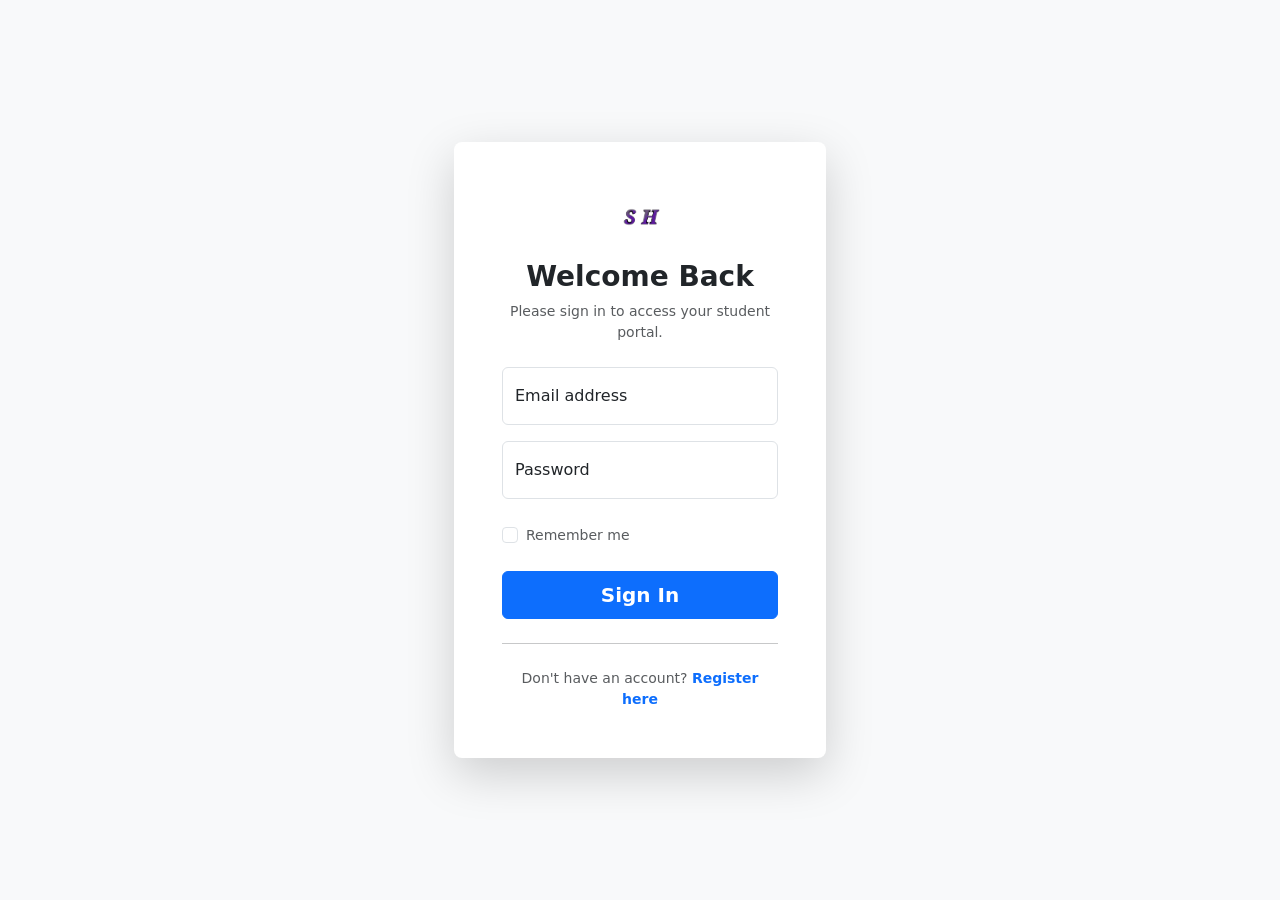
==== courses.html @ 72551083 "Add files via upload" ====
<!doctype html>
<html lang="en">
  <head>
    <meta charset="utf-8">
    <meta name="viewport" content="width=device-width, initial-scale=1">
    
    <script>
      if (localStorage.getItem("isLoggedIn") !== "true") {
        alert("Hold up! You must sign in to view the Course Registration page.");
        window.location.href = "signin.html"; 
      }
    </script>
    
    <link href="https://cdn.jsdelivr.net/npm/bootstrap@5.0.2/dist/css/bootstrap.min.css" rel="stylesheet" integrity="sha384-EVSTQN3/azprG1Anm3QDgpJLIm9Nao0Yz1ztcQTwFspd3yD65VohhpuuCOmLASjC" crossorigin="anonymous">

    <title>Course Registration - Student Hub</title>
  </head>
  <body class="bg-light">

    <nav class="navbar navbar-light bg-white shadow-sm"> 
      <div class="container-fluid">
        
        <a class="navbar-brand d-inline-flex align-items-center" href="index.html">
          <img src="Image/SG.svg" alt="Logo" width="35" height="38" class="me-2">
          <span class="fw-bold">Student Hub</span>
        </a>
        
        <div class="d-flex align-items-center ms-auto">
          <button class="btn btn-danger px-3 me-2 fw-bold" onclick="logout()" style="background-color: #dc2626; border-color: #dc2626;">
            Sign Out
          </button>
          
          <button class="navbar-toggler" type="button" data-bs-toggle="collapse" data-bs-target="#navbarNav" aria-controls="navbarNav" aria-expanded="false" aria-label="Toggle navigation">
            <span class="navbar-toggler-icon"></span>
          </button>
        </div>
        
        <div class="collapse navbar-collapse" id="navbarNav">
          <ul class="navbar-nav ms-auto pt-2 pb-2"> 
            <li class="nav-item"><a class="nav-link" href="dashboard.html">Dashboard</a></li>
            <li class="nav-item"><a class="nav-link active" aria-current="page" href="courses.html">Courses</a></li>
            <li class="nav-item"><a class="nav-link" href="assignment.html">Task Matrix</a></li>
            <li class="nav-item"><a class="nav-link" href="submissions.html">Submissions</a></li>
            <li class="nav-item"><a class="nav-link" href="timetable.html">Timetable</a></li>
            <li class="nav-item"><a class="nav-link" href="profile.html">Profile</a></li>
          </ul>
        </div>

      </div>
    </nav>

    <div class="container mt-5">
      <h2 class="fw-bold mb-4">Course Registration - Fall 2026</h2>
      
      <div class="row">
        <div class="col-lg-8">
          <div class="row">
            
            <div class="col-md-6 mb-4">
              <div class="card h-100 border-0 shadow-sm">
                <div class="card-body">
                  <span class="badge bg-primary mb-2" style="background-color: #8b5cf6 !important;">CS101</span>
                  <h5 class="card-title fw-bold">Intro to Computer Science</h5>
                  <p class="card-text text-muted small">Learn the fundamentals of programming using Python and basic algorithms.</p>
                  <p class="mb-3 fw-bold">3 Credits</p>
                  <button id="btn-CS101" class="btn btn-outline-secondary w-100" onclick="addCourse('CS101', 'Intro to Computer Science', 3, this)">Add to Schedule</button>
                </div>
              </div>
            </div>

            <div class="col-md-6 mb-4">
              <div class="card h-100 border-0 shadow-sm">
                <div class="card-body">
                  <span class="badge bg-primary mb-2" style="background-color: #8b5cf6 !important;">IMS564</span>
                  <h5 class="card-title fw-bold">Intro to User Interface/User Experience</h5>
                  <p class="card-text text-muted small">Learn the fundamentals of designing and developing user-friendly interfaces.</p>
                  <p class="mb-3 fw-bold">3 Credits</p>
                  <button id="btn-IMS564" class="btn btn-outline-secondary w-100" onclick="addCourse('IMS564', 'Intro to User Interface/User Experience', 3, this)">Add to Schedule</button>
                </div>
              </div>
            </div>

            <div class="col-md-6 mb-4">
              <div class="card h-100 border-0 shadow-sm">
                <div class="card-body">
                  <span class="badge bg-primary mb-2" style="background-color: #8b5cf6 !important;">MAT201</span>
                  <h5 class="card-title fw-bold">Calculus I</h5>
                  <p class="card-text text-muted small">Limits, derivatives, and integrals. Required for all engineering majors.</p>
                  <p class="mb-3 fw-bold">4 Credits</p>
                  <button id="btn-MAT201" class="btn btn-outline-secondary w-100" onclick="addCourse('MAT201', 'Calculus I', 4, this)">Add to Schedule</button>
                </div>
              </div>
            </div>

            <div class="col-md-6 mb-4">
              <div class="card h-100 border-0 shadow-sm">
                <div class="card-body">
                  <span class="badge bg-primary mb-2" style="background-color: #8b5cf6 !important;">ENG105</span>
                  <h5 class="card-title fw-bold">Academic Writing</h5>
                  <p class="card-text text-muted small">Develop essential college-level research and essay writing skills.</p>
                  <p class="mb-3 fw-bold">3 Credits</p>
                  <button id="btn-ENG105" class="btn btn-outline-secondary w-100" onclick="addCourse('ENG105', 'Academic Writing', 3, this)">Add to Schedule</button>
                </div>
              </div>
            </div>

            <div class="col-md-6 mb-4">
              <div class="card h-100 border-0 shadow-sm">
                <div class="card-body">
                  <span class="badge bg-primary mb-2" style="background-color: #8b5cf6 !important;">CTU554</span>
                  <h5 class="card-title fw-bold">Civilization and ethics</h5>
                  <p class="card-text text-muted small">a UiTM course focusing on the appreciation of ethics and civilization within a Malaysian context. </p>
                  <p class="mb-3 fw-bold">3 Credits</p>
                  <button id="btn-CTU554" class="btn btn-outline-secondary w-100" onclick="addCourse('CTU554', 'Civilization and ethics', 3, this)">Add to Schedule</button>
                </div>
              </div>
            </div>

          </div>
        </div>

        <div class="col-lg-4">
          <div class="card border-0 shadow-sm sticky-top" style="top: 20px;">
            <div class="card-header bg-white fw-bold py-3">
              Your Schedule
            </div>
            <div class="card-body">
              <ul id="selectedCoursesList" class="list-group list-group-flush mb-3">
                <li class="list-group-item text-muted text-center" id="emptyState">No courses selected yet.</li>
              </ul>
              <hr>
              <div class="d-flex justify-content-between fw-bold mb-4">
                <span>Total Credits:</span>
                <span id="totalCredits">0</span>
              </div>
              <button class="btn btn-primary w-100 fw-bold" style="background-color: #8b5cf6; border-color: #8b5cf6;" onclick="submitRegistration()">Confirm Registration</button>
            </div>
          </div>
        </div>

      </div>
    </div> 

    <script src="https://cdn.jsdelivr.net/npm/bootstrap@5.0.2/dist/js/bootstrap.bundle.min.js" integrity="sha384-MrcW6ZMFYlzcLA8Nl+NtUVF0sA7MsXsP1UyJoMp4YLEuNSfAP+JcXn/tWtIaxVXM" crossorigin="anonymous"></script>
    
    <script src="js/script.js"></script>
  </body>
</html>
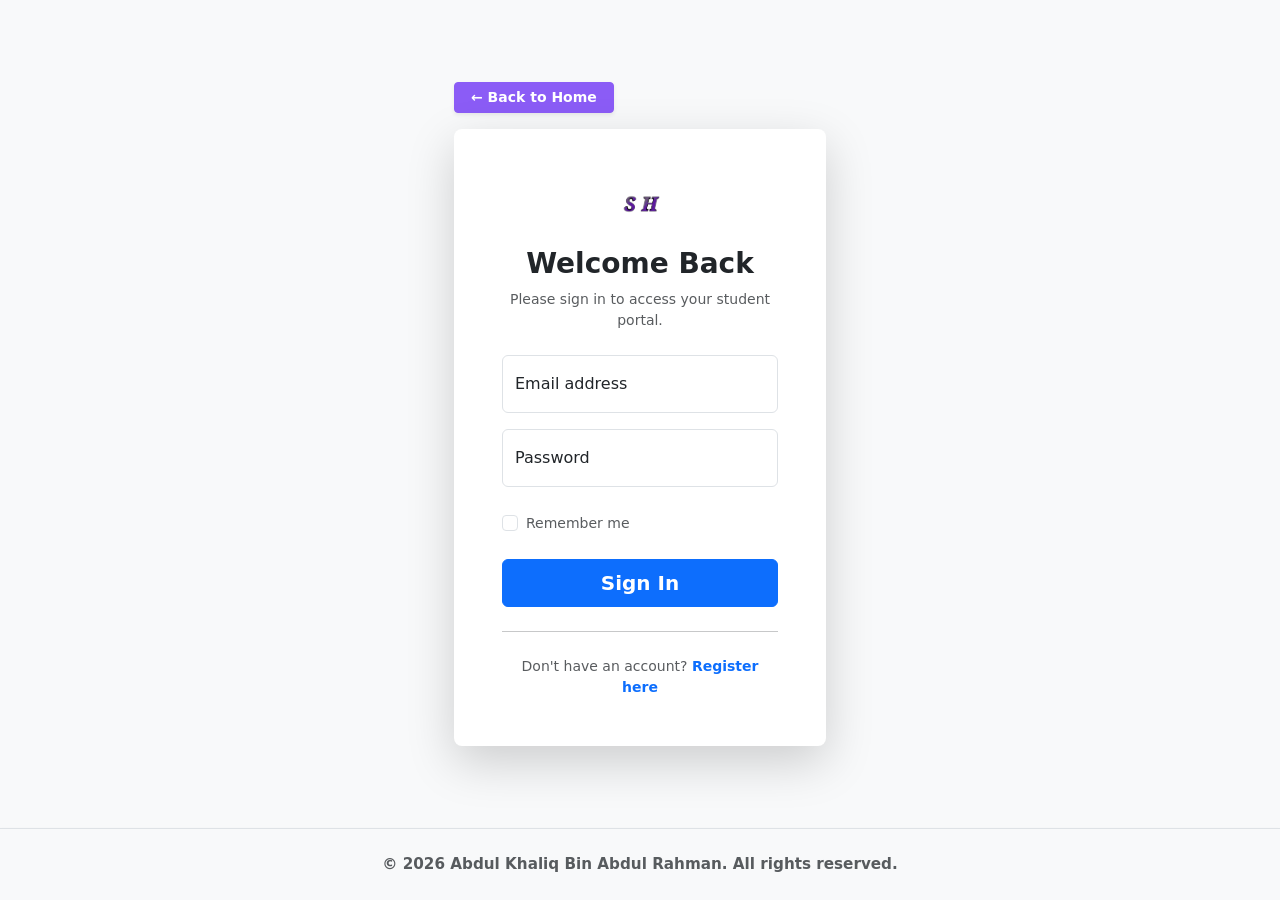
==== commit b10ca099: "Add files via upload" ====
--- a/courses.html
+++ b/courses.html
@@ -3,6 +3,12 @@
   <head>
     <meta charset="utf-8">
     <meta name="viewport" content="width=device-width, initial-scale=1">
+    
+    <!-- Link to your external stylesheet first, then Bootstrap -->
+    <link rel="stylesheet" href="css/style.css">
+    <link href="https://cdn.jsdelivr.net/npm/bootstrap@5.0.2/dist/css/bootstrap.min.css" rel="stylesheet" integrity="sha384-EVSTQN3/azprG1Anm3QDgpJLIm9Nao0Yz1ztcQTwFspd3yD65VohhpuuCOmLASjC" crossorigin="anonymous">
+
+    <title>Course Registration - Student Hub</title>
     
     <script>
       if (localStorage.getItem("isLoggedIn") !== "true") {
@@ -10,108 +16,176 @@
         window.location.href = "signin.html"; 
       }
     </script>
-    
-    <link href="https://cdn.jsdelivr.net/npm/bootstrap@5.0.2/dist/css/bootstrap.min.css" rel="stylesheet" integrity="sha384-EVSTQN3/azprG1Anm3QDgpJLIm9Nao0Yz1ztcQTwFspd3yD65VohhpuuCOmLASjC" crossorigin="anonymous">
-
-    <title>Course Registration - Student Hub</title>
   </head>
   <body class="bg-light">
 
-    <nav class="navbar navbar-light bg-white shadow-sm"> 
-      <div class="container-fluid">
-        
+    <!-- NAVBAR -->
+    <nav class="navbar navbar-expand-lg navbar-light bg-white shadow-sm py-2"> 
+      <div class="container">
         <a class="navbar-brand d-inline-flex align-items-center" href="index.html">
           <img src="Image/SG.svg" alt="Logo" width="35" height="38" class="me-2">
-          <span class="fw-bold">Student Hub</span>
+          <span class="fw-bold fs-5 tracking-tight">Student <span class="theme-accent-text">Hub</span></span>
         </a>
-        
-        <div class="d-flex align-items-center ms-auto">
-          <button class="btn btn-danger px-3 me-2 fw-bold" onclick="logout()" style="background-color: #dc2626; border-color: #dc2626;">
-            Sign Out
-          </button>
-          
-          <button class="navbar-toggler" type="button" data-bs-toggle="collapse" data-bs-target="#navbarNav" aria-controls="navbarNav" aria-expanded="false" aria-label="Toggle navigation">
+        <div class="d-flex align-items-center order-lg-last ms-2">
+          <button class="btn btn-danger btn-sm px-3 fw-bold rounded-pill shadow-sm" onclick="logout()" style="background-color: #dc2626; border-color: #dc2626;">Sign Out</button>
+          <button class="navbar-toggler ms-2 border-0" type="button" data-bs-toggle="collapse" data-bs-target="#navbarNav" aria-controls="navbarNav" aria-expanded="false">
             <span class="navbar-toggler-icon"></span>
           </button>
         </div>
+        <div class="collapse navbar-collapse" id="navbarNav">
+          <ul class="navbar-nav ms-auto fw-medium gap-1"> 
+            <li class="nav-item"><a class="nav-link px-3" href="dashboard.html">Dashboard</a></li>
+            <li class="nav-item"><a class="nav-link px-3 active theme-accent-text fw-bold" aria-current="page" href="courses.html">Courses</a></li>
+            
+            <!-- ASSIGNMENT DROPDOWN -->
+            <li class="nav-item dropdown">
+              <a class="nav-link px-3 dropdown-toggle text-secondary fw-bold" href="#" id="assignmentDropdown" role="button" data-bs-toggle="dropdown" aria-expanded="false">
+                Assignment
+              </a>
+              <ul class="dropdown-menu shadow-sm border-0 mt-2" aria-labelledby="assignmentDropdown">
+                <li><a class="dropdown-item py-2" href="taskmatrix.html">Task Matrix</a></li>
+                <li><a class="dropdown-item py-2" href="submissions.html">Submissions</a></li>
+              </ul>
+            </li>
+            <li class="nav-item"><a class="nav-link px-3" href="Attendance.html">Attendance</a></li>
+            <li class="nav-item"><a class="nav-link px-3" href="timetable.html">Timetable</a></li>
+            <li class="nav-item"><a class="nav-link px-3" href="profile.html">Profile</a></li>
+          </ul>
+        </div>
+      </div>
+    </nav>
+
+    <!-- MAIN BODY CONTAINER -->
+    <div class="container my-5">
+      
+      <!-- HEADER CAPTION -->
+      <div class="row mb-4">
+        <div class="col">
+          <div class="d-flex align-items-center gap-2 mb-1">
+            <span class="badge rounded-pill px-3 py-2 text-white theme-accent-bg shadow-sm">Registration Window Open</span>
+          </div>
+          <h2 class="fw-bold text-dark m-0 display-6">Course Registration</h2>
+          <p class="text-secondary">Select your preferred academic tracks for the Fall 2026 term and build your weekly schedule.</p>
+        </div>
+      </div>
+      
+      <div class="row g-4">
         
-        <div class="collapse navbar-collapse" id="navbarNav">
-          <ul class="navbar-nav ms-auto pt-2 pb-2"> 
-            <li class="nav-item"><a class="nav-link" href="dashboard.html">Dashboard</a></li>
-            <li class="nav-item"><a class="nav-link active" aria-current="page" href="courses.html">Courses</a></li>
-            <li class="nav-item"><a class="nav-link" href="assignment.html">Task Matrix</a></li>
-            <li class="nav-item"><a class="nav-link" href="submissions.html">Submissions</a></li>
-            <li class="nav-item"><a class="nav-link" href="timetable.html">Timetable</a></li>
-            <li class="nav-item"><a class="nav-link" href="profile.html">Profile</a></li>
-          </ul>
-        </div>
-
-      </div>
-    </nav>
-
-    <div class="container mt-5">
-      <h2 class="fw-bold mb-4">Course Registration - Fall 2026</h2>
-      
-      <div class="row">
+        <!-- LEFT REGION: AVAILABLE COURSE CATALOG -->
         <div class="col-lg-8">
-          <div class="row">
+          <div class="row g-4">
             
-            <div class="col-md-6 mb-4">
-              <div class="card h-100 border-0 shadow-sm">
-                <div class="card-body">
-                  <span class="badge bg-primary mb-2" style="background-color: #8b5cf6 !important;">CS101</span>
-                  <h5 class="card-title fw-bold">Intro to Computer Science</h5>
-                  <p class="card-text text-muted small">Learn the fundamentals of programming using Python and basic algorithms.</p>
-                  <p class="mb-3 fw-bold">3 Credits</p>
-                  <button id="btn-CS101" class="btn btn-outline-secondary w-100" onclick="addCourse('CS101', 'Intro to Computer Science', 3, this)">Add to Schedule</button>
-                </div>
-              </div>
-            </div>
-
-            <div class="col-md-6 mb-4">
-              <div class="card h-100 border-0 shadow-sm">
-                <div class="card-body">
-                  <span class="badge bg-primary mb-2" style="background-color: #8b5cf6 !important;">IMS564</span>
-                  <h5 class="card-title fw-bold">Intro to User Interface/User Experience</h5>
-                  <p class="card-text text-muted small">Learn the fundamentals of designing and developing user-friendly interfaces.</p>
-                  <p class="mb-3 fw-bold">3 Credits</p>
-                  <button id="btn-IMS564" class="btn btn-outline-secondary w-100" onclick="addCourse('IMS564', 'Intro to User Interface/User Experience', 3, this)">Add to Schedule</button>
-                </div>
-              </div>
-            </div>
-
-            <div class="col-md-6 mb-4">
-              <div class="card h-100 border-0 shadow-sm">
-                <div class="card-body">
-                  <span class="badge bg-primary mb-2" style="background-color: #8b5cf6 !important;">MAT201</span>
-                  <h5 class="card-title fw-bold">Calculus I</h5>
-                  <p class="card-text text-muted small">Limits, derivatives, and integrals. Required for all engineering majors.</p>
-                  <p class="mb-3 fw-bold">4 Credits</p>
-                  <button id="btn-MAT201" class="btn btn-outline-secondary w-100" onclick="addCourse('MAT201', 'Calculus I', 4, this)">Add to Schedule</button>
-                </div>
-              </div>
-            </div>
-
-            <div class="col-md-6 mb-4">
-              <div class="card h-100 border-0 shadow-sm">
-                <div class="card-body">
-                  <span class="badge bg-primary mb-2" style="background-color: #8b5cf6 !important;">ENG105</span>
-                  <h5 class="card-title fw-bold">Academic Writing</h5>
-                  <p class="card-text text-muted small">Develop essential college-level research and essay writing skills.</p>
-                  <p class="mb-3 fw-bold">3 Credits</p>
-                  <button id="btn-ENG105" class="btn btn-outline-secondary w-100" onclick="addCourse('ENG105', 'Academic Writing', 3, this)">Add to Schedule</button>
-                </div>
-              </div>
-            </div>
-
-            <div class="col-md-6 mb-4">
-              <div class="card h-100 border-0 shadow-sm">
-                <div class="card-body">
-                  <span class="badge bg-primary mb-2" style="background-color: #8b5cf6 !important;">CTU554</span>
-                  <h5 class="card-title fw-bold">Civilization and ethics</h5>
-                  <p class="card-text text-muted small">a UiTM course focusing on the appreciation of ethics and civilization within a Malaysian context. </p>
-                  <p class="mb-3 fw-bold">3 Credits</p>
-                  <button id="btn-CTU554" class="btn btn-outline-secondary w-100" onclick="addCourse('CTU554', 'Civilization and ethics', 3, this)">Add to Schedule</button>
+            <!-- COURSE CARD: CS101 -->
+            <div class="col-md-6">
+              <div class="card h-100 border-0 shadow-sm rounded-3 overflow-hidden">
+                <div class="card-body p-4 d-flex flex-column justify-content-between">
+                  <div>
+                    <span class="badge rounded-pill px-3 py-1.5 text-white theme-accent-bg mb-3 fw-bold">CS101</span>
+                    <h5 class="card-title fw-bold text-dark mb-2">Intro to Computer Science</h5>
+                    <p class="card-text text-secondary small mb-4">Learn the fundamentals of programming using Python and basic computational algorithms.</p>
+                  </div>
+                  <div>
+                    <div class="d-flex justify-content-between align-items-center mb-3">
+                      <span class="text-muted small">Academic Units</span>
+                      <span class="fw-bold text-dark">3 Credits</span>
+                    </div>
+                    <!-- Fixed text contrast with inline white color override -->
+                    <button id="btn-CS101" class="btn theme-accent-bg w-100 rounded-pill fw-bold btn-sm py-2 shadow-sm transition-all" style="color: #ffffff !important;" onclick="addCourse('CS101', 'Intro to Computer Science', 3, this)">
+                      Add to Schedule
+                    </button>
+                  </div>
+                </div>
+              </div>
+            </div>
+
+            <!-- COURSE CARD: IMS564 -->
+            <div class="col-md-6">
+              <div class="card h-100 border-0 shadow-sm rounded-3 overflow-hidden">
+                <div class="card-body p-4 d-flex flex-column justify-content-between">
+                  <div>
+                    <span class="badge rounded-pill px-3 py-1.5 text-white theme-accent-bg mb-3 fw-bold">IMS564</span>
+                    <h5 class="card-title fw-bold text-dark mb-2">Intro to UI/UX Design</h5>
+                    <p class="card-text text-secondary small mb-4">Learn the core user experience fundamentals of designing digital user-friendly interfaces.</p>
+                  </div>
+                  <div>
+                    <div class="d-flex justify-content-between align-items-center mb-3">
+                      <span class="text-muted small">Academic Units</span>
+                      <span class="fw-bold text-dark">3 Credits</span>
+                    </div>
+                    <!-- Fixed text contrast with inline white color override -->
+                    <button id="btn-IMS564" class="btn theme-accent-bg w-100 rounded-pill fw-bold btn-sm py-2 shadow-sm transition-all" style="color: #ffffff !important;" onclick="addCourse('IMS564', 'Intro to User Interface/User Experience', 3, this)">
+                      Add to Schedule
+                    </button>
+                  </div>
+                </div>
+              </div>
+            </div>
+
+            <!-- COURSE CARD: MAT201 -->
+            <div class="col-md-6">
+              <div class="card h-100 border-0 shadow-sm rounded-3 overflow-hidden">
+                <div class="card-body p-4 d-flex flex-column justify-content-between">
+                  <div>
+                    <span class="badge rounded-pill px-3 py-1.5 text-white theme-accent-bg mb-3 fw-bold">MAT201</span>
+                    <h5 class="card-title fw-bold text-dark mb-2">Calculus I</h5>
+                    <p class="card-text text-secondary small mb-4">Limits, derivatives, and integrals. Core foundational requirement for engineering majors.</p>
+                  </div>
+                  <div>
+                    <div class="d-flex justify-content-between align-items-center mb-3">
+                      <span class="text-muted small">Academic Units</span>
+                      <span class="fw-bold text-dark">4 Credits</span>
+                    </div>
+                    <!-- Fixed text contrast with inline white color override -->
+                    <button id="btn-MAT201" class="btn theme-accent-bg w-100 rounded-pill fw-bold btn-sm py-2 shadow-sm transition-all" style="color: #ffffff !important;" onclick="addCourse('MAT201', 'Calculus I', 4, this)">
+                      Add to Schedule
+                    </button>
+                  </div>
+                </div>
+              </div>
+            </div>
+
+            <!-- COURSE CARD: ENG105 -->
+            <div class="col-md-6">
+              <div class="card h-100 border-0 shadow-sm rounded-3 overflow-hidden">
+                <div class="card-body p-4 d-flex flex-column justify-content-between">
+                  <div>
+                    <span class="badge rounded-pill px-3 py-1.5 text-white theme-accent-bg mb-3 fw-bold">ENG105</span>
+                    <h5 class="card-title fw-bold text-dark mb-2">Academic Writing</h5>
+                    <p class="card-text text-secondary small mb-4">Develop critical college-level analysis, structural research workflows, and essay compilation.</p>
+                  </div>
+                  <div>
+                    <div class="d-flex justify-content-between align-items-center mb-3">
+                      <span class="text-muted small">Academic Units</span>
+                      <span class="fw-bold text-dark">3 Credits</span>
+                    </div>
+                    <!-- Fixed text contrast with inline white color override -->
+                    <button id="btn-ENG105" class="btn theme-accent-bg w-100 rounded-pill fw-bold btn-sm py-2 shadow-sm transition-all" style="color: #ffffff !important;" onclick="addCourse('ENG105', 'Academic Writing', 3, this)">
+                      Add to Schedule
+                    </button>
+                  </div>
+                </div>
+              </div>
+            </div>
+
+            <!-- COURSE CARD: CTU554 -->
+            <div class="col-md-6">
+              <div class="card h-100 border-0 shadow-sm rounded-3 overflow-hidden">
+                <div class="card-body p-4 d-flex flex-column justify-content-between">
+                  <div>
+                    <span class="badge rounded-pill px-3 py-1.5 text-white theme-accent-bg mb-3 fw-bold">CTU554</span>
+                    <h5 class="card-title fw-bold text-dark mb-2">Civilization and Ethics</h5>
+                    <p class="card-text text-secondary small mb-4">A course focusing on the deep appreciation of societal ethics and civilization structures.</p>
+                  </div>
+                  <div>
+                    <div class="d-flex justify-content-between align-items-center mb-3">
+                      <span class="text-muted small">Academic Units</span>
+                      <span class="fw-bold text-dark">3 Credits</span>
+                    </div>
+                    <!-- Fixed text contrast with inline white color override -->
+                    <button id="btn-CTU554" class="btn theme-accent-bg w-100 rounded-pill fw-bold btn-sm py-2 shadow-sm transition-all" style="color: #ffffff !important;" onclick="addCourse('CTU554', 'Civilization and ethics', 3, this)">
+                      Add to Schedule
+                    </button>
+                  </div>
                 </div>
               </div>
             </div>
@@ -119,30 +193,52 @@
           </div>
         </div>
 
+        <!-- RIGHT REGION: STICKY SCHEDULE PANEL -->
         <div class="col-lg-4">
-          <div class="card border-0 shadow-sm sticky-top" style="top: 20px;">
-            <div class="card-header bg-white fw-bold py-3">
-              Your Schedule
-            </div>
-            <div class="card-body">
+          <div class="card border-0 shadow-sm rounded-3 overflow-hidden sticky-top" style="top: 24px; z-index: 10;">
+            <div class="card-header bg-white border-bottom-0 pt-4 pb-2 px-4 d-flex align-items-center gap-2">
+              <div class="p-2 rounded bg-light text-primary">
+                <svg xmlns="http://www.w3.org/2000/svg" width="18" height="18" fill="currentColor" class="bi bi-calendar-check theme-accent-text" viewBox="0 0 16 16">
+                  <path d="M10.854 7.146a.5.5 0 0 1 0 .708l-3 3a.5.5 0 0 1-.708 0l-1.5-1.5a.5.5 0 1 1 .708-.708L7.5 9.793l2.646-2.647a.5.5 0 0 1 .708 0z"/>
+                  <path d="M3.5 0a.5.5 0 0 1 .5.5V1h8V.5a.5.5 0 0 1 1 0V1h1a2 2 0 0 1 2 2v11a2 2 0 0 1-2 2H2a2 2 0 0 1-2-2V3a2 2 0 0 1 2-2h1V.5a.5.5 0 0 1 .5-.5zM1 4v10a1 1 0 0 0 1 1h12a1 1 0 0 0 1-1V4H1z"/>
+                </svg>
+              </div>
+              <h5 class="fw-bold text-dark m-0">Your Schedule</h5>
+            </div>
+            
+            <div class="card-body px-4 pb-4 pt-2">
               <ul id="selectedCoursesList" class="list-group list-group-flush mb-3">
-                <li class="list-group-item text-muted text-center" id="emptyState">No courses selected yet.</li>
+                <li class="list-group-item text-muted text-center py-4 border-0" id="emptyState">
+                  No courses selected yet.
+                </li>
               </ul>
-              <hr>
-              <div class="d-flex justify-content-between fw-bold mb-4">
-                <span>Total Credits:</span>
-                <span id="totalCredits">0</span>
-              </div>
-              <button class="btn btn-primary w-100 fw-bold" style="background-color: #8b5cf6; border-color: #8b5cf6;" onclick="submitRegistration()">Confirm Registration</button>
+              
+              <hr class="text-muted opacity-25 my-3">
+              
+              <div class="d-flex justify-content-between align-items-center fw-bold text-dark mb-4 px-1">
+                <span class="small text-secondary fw-medium">Total Staged Credits:</span>
+                <span id="totalCredits" class="fs-5">0</span>
+              </div>
+              
+              <button class="btn text-white w-100 fw-bold py-2.5 rounded-3 shadow-sm border-0 theme-accent-bg transition-all" style="color: #ffffff !important;" onclick="submitRegistration()">
+                Confirm Registration
+              </button>
             </div>
           </div>
         </div>
 
       </div>
-    </div> 
-
+    </div>
+    <footer class="bg-light text-center text-muted py-4 border-top shadow-sm w-100">
+      <div class="container">
+        <p class="mb-0 fw-semibold" style="font-size: 0.95rem;">
+          &copy; 2026 Abdul Khaliq Bin Abdul Rahman. All rights reserved.
+        </p>
+      </div>
+    </footer>
+
+    <!-- MAIN BOOTSTRAP AND LOGIC SCRIPTS -->
     <script src="https://cdn.jsdelivr.net/npm/bootstrap@5.0.2/dist/js/bootstrap.bundle.min.js" integrity="sha384-MrcW6ZMFYlzcLA8Nl+NtUVF0sA7MsXsP1UyJoMp4YLEuNSfAP+JcXn/tWtIaxVXM" crossorigin="anonymous"></script>
-    
     <script src="js/script.js"></script>
   </body>
-</html>+</html> 
